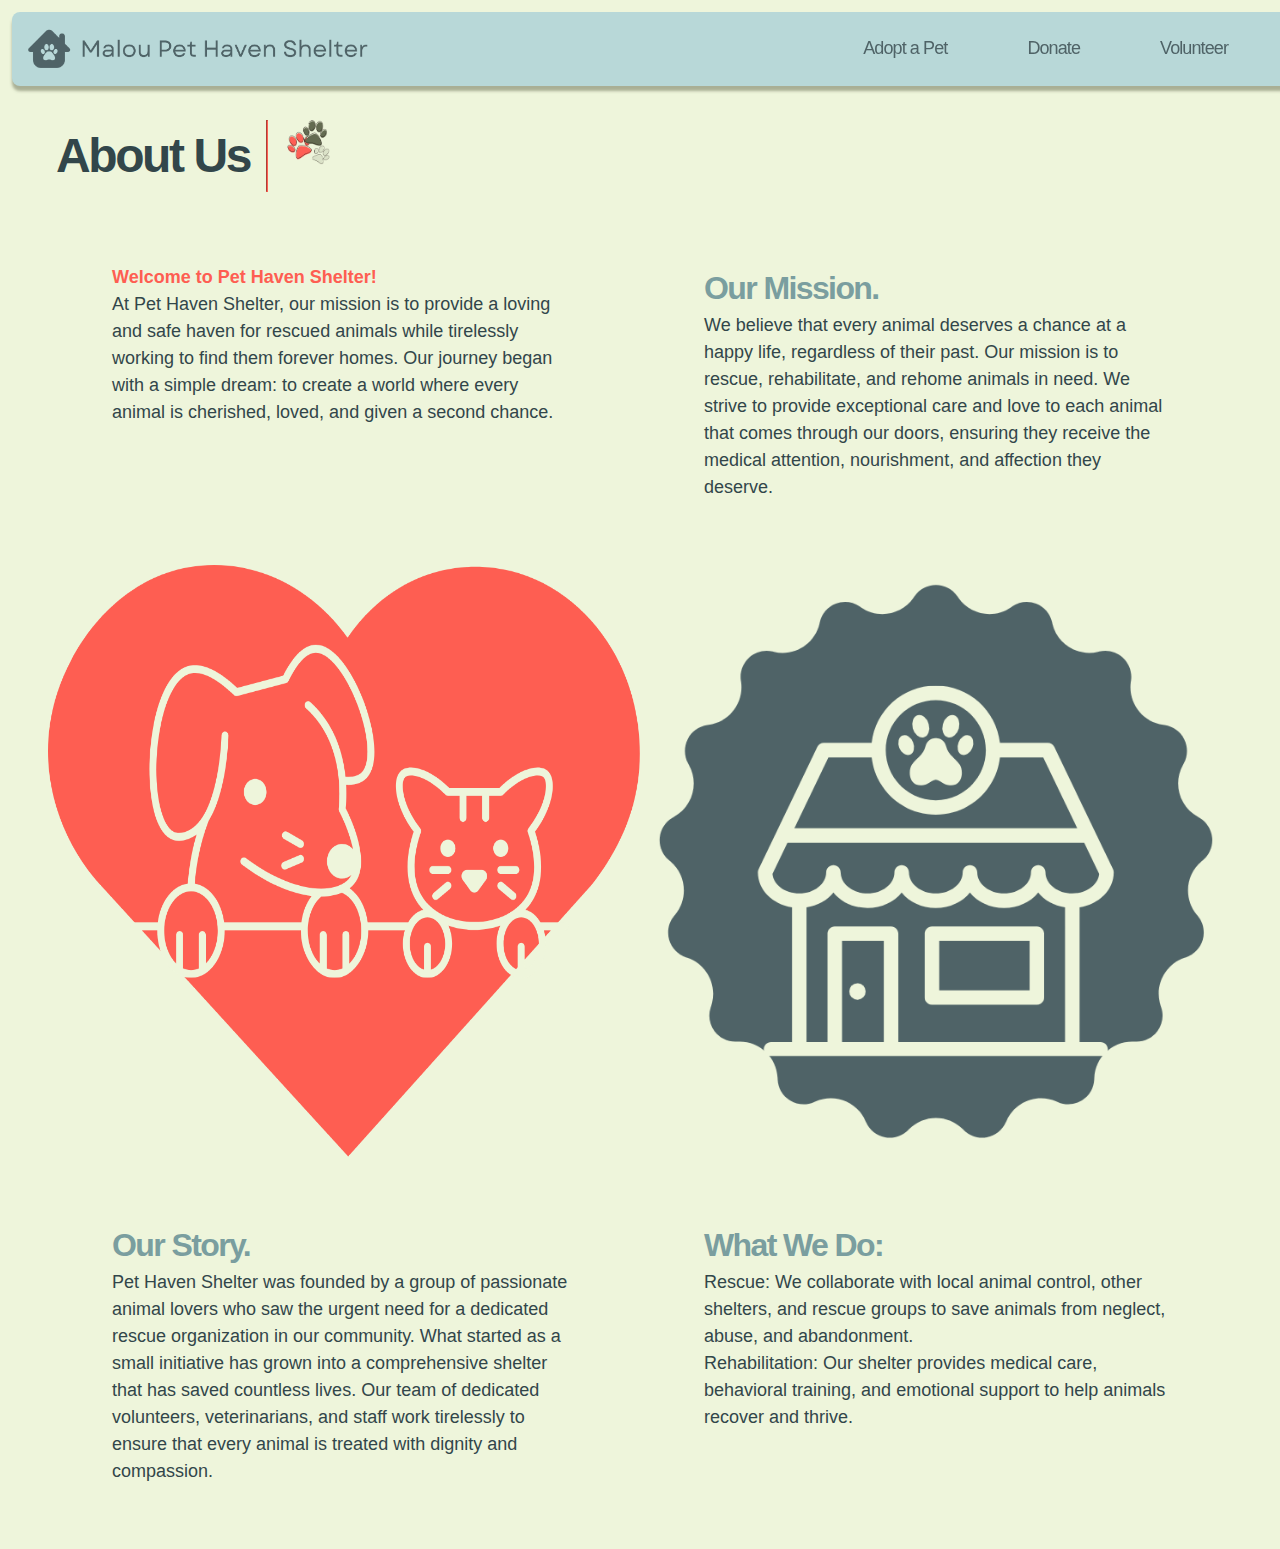
==== index.html @ 6f96e07d "push" ====
<!DOCTYPE html>
<html lang="en">
<head>
    <meta charset="UTF-8">
    <link rel="icon" href="./resources/logo_icon.png">
    <meta name="viewport"
    content="width=device-width, initial-scale=1.0">
     <link rel="stylesheet" type="text/css" href="./styles/modern_normalize.css">
     <link rel="stylesheet" type="text/css" href="./styles/style.css">
     <link rel="stylesheet" type="text/css" href="./styles/header.css">
     <link rel="stylesheet" type="text/css" href="./styles/index_style.css/about.css">
     <link rel="stylesheet" type="text/css" href="./styles/util.css">
    <link href="https://api.fontshare.com/v2/css?f[]=general-sans@200,300,400,500,600,700&f[]=satoshi@300,400,500,700,900,901,1&display=swap" rel="stylesheet"> 
    <title>Malou Pet Haven Shelter</title>
</head>
<body>
    <header class="header fit-width shadow">
        <a class="header-comp" href="#"><img class="header-logo" src="./resources/logo.png" alt="logo"><img class="header-logo-icon" src="./resources/logo_icon.png" alt=""></a>
        <nav class="header-nav header-comp">
            <ul class="header-ul">
                <li>
                    <a class="header-link title" href="#">Adopt a Pet</a>
                </li>
                <li>
                    <a class="header-link title" href="#">Donate</a>
                </li>
                <li>
                    <a class="header-link title" href="#">Volunteer</a>
                </li>
            </ul>
            <button class="header-bar">
                <svg data-name="Layer 3" xmlns="http://www.w3.org/2000/svg" viewBox="0 0 128 128"><path d="M97.092 36.078H30.908a2.111 2.111 0 0 0 0 4.222h66.184a2.111 2.111 0 0 0 0-4.222zM97.092 61.889H30.908a2.111 2.111 0 0 0 0 4.222h66.184a2.111 2.111 0 0 0 0-4.222zM97.092 87.7H30.908a2.111 2.111 0 0 0 0 4.222h66.184a2.111 2.111 0 0 0 0-4.222z"/></svg>
            </button>
        </nav>
    </header>
    
    <section class="margin-Top"></section>

    <section class="about section">
        <div class="about-header">
            <h1 class="title">About Us</h1>
            <hr>
            <img src="./resources/paws_icon.png" alt="paws">
        </div>
        <div class="about-content">
            <div class="about-content-comp">
                <p>
                    <strong>Welcome to Pet Haven Shelter!</strong>
                    <br>At Pet Haven Shelter, our mission is to provide a loving and safe haven for rescued animals while tirelessly working to find them forever homes. Our journey began with a simple dream: to create a world where every animal is cherished, loved, and given a second chance.
                </p>
                <p>
                    <span class="about-emphasize title">Our Mission. </span>
                    <br>We believe that every animal deserves a chance at a happy life, regardless of their past. Our mission is to rescue, rehabilitate, and rehome animals in need. We strive to provide exceptional care and love to each animal that comes through our doors, ensuring they receive the medical attention, nourishment, and affection they deserve. 
                </p>
            </div>
            <div class="about-content-comp about-content-img">
                <img src="./resources/cat_dog_icon.png" alt="cat-cog-icon">
            </div>
        </div>
        <div class="about-content-between">
            <img src="./resources/cat_dog_icon.png" alt="cat-dog-icon">
            <img src="./resources/haven_icon.png" alt="haven-icon">
        </div>
        <div class="about-content">
            <div class="about-content-comp about-content-img">
                <img src="./resources/haven_icon.png" alt="haven-icon">
            </div>

            <div class="about-content-comp">
                <p> <span class="about-emphasize title">Our Story.</span>
                    <br>Pet Haven Shelter was founded by a group of passionate animal lovers who saw the urgent need for a dedicated rescue organization in our community. What started as a small initiative has grown into a comprehensive shelter that has saved countless lives. Our team of dedicated volunteers, veterinarians, and staff work tirelessly to ensure that every animal is treated with dignity and compassion.
                </p>

                <p><span class="about-emphasize title">What We Do: </span>
                    <br>Rescue: We collaborate with local animal control, other shelters, and rescue groups to save animals from neglect, abuse, and abandonment.
                    <br>Rehabilitation: Our shelter provides medical care, behavioral training, and emotional support to help animals recover and thrive.
                </p>
            </div>
        </div>
    </section>
</body>
</html>
---- styles/style.css ----
:root {
    --clr-1: rgb(184, 216, 216);
    --clr-2: rgb(122, 158, 159);
    --clr-3: rgb(79, 99, 103);
    --clr-4: rgb(238, 245, 219);
    --clr-5: rgb(254, 94, 82);

    --clr-test: rgb(100, 107, 81);
    --clr-txt: rgb(50, 70, 74);

    --size-sm: 0.75rem;
    --size-reg: 1rem;
    --size-mid: 1.125rem;
    --size-lg: 1.25rem;
    --size-xl: 1.5rem;
    --size-2xl: 1.875rem;
    --size-3xl: 2rem;
    --size-4xl: 2.25rem;
    --size-5xl: 3rem;
}

*{
    margin: 0;
    line-height: calc(1em + 0.5em);
}

html {
    scroll-behavior: smooth;
    font-size: 16px;
}

body {
    font-family: "general sans", sans-serif;
    background-color: var(--clr-4);
    color: var(--clr-txt);
}

img,
picture,
video,
canvas,
svg {
    display: block;
    max-width: 100%;
    user-select: none;
}

button {
    display: inline-block;
    padding: 0;
    border: none;
    background: none;
    cursor: pointer;
    color: inherit;
}

a {
    color: var(--clr-3);
    text-decoration: none;
    transition: color 0.3s ease;
}

a:hover {
    color: aliceblue;
}

strong {
    color: var(--clr-5);
}
---- styles/header.css ----
.header {
    display: flex;
    justify-content: right;
    align-items: center;

    padding: 1rem;
    margin: 0.75rem;

    border-radius: 8px;
    background-color: var(--clr-1);

    position: fixed;
    top: 0;
    z-index: 99;
}

.header-comp {
    flex: 1;
}

a .header-comp {
    display: flex;
    align-items: center;
}

.header-logo {
    display: block;
    height: 2.6rem;
    max-height: 2.6rem;
}

.header-logo-icon {
    display: none;
}

.header-nav {
    display: flex;
    justify-content: right;

    padding-right: 3rem;
    padding-left: 1rem;

    position: fixed;
}

.header-ul {
    display: flex;
    flex-direction: row;
    list-style: none;
    gap: 5rem;
}

.header-link {
    font-size: var(--size-mid);
    font-weight: 500;
}

.header-bar {
    display: none;
}

@media (max-width: 940px){

    .header-logo {
        height: 2rem;
    }

    .header-ul {
        gap: 3rem;
    }

    .header-link {
        font-size: var(--size-reg);
    }
}

@media (max-width: 880px) {

    a .header-comp {
        flex: 4;
    }

    .header-nav {
        padding-right: 1rem;
    }

    .header-ul {
        display: none;
    }

    .header-bar {
        display: flex;
        width: 2.75rem;
    }

    .header-bar svg {
        transition: all 0.3s ease;
    }

    .header-bar svg:hover {
        filter: invert(1);
        transform: rotate(180deg);
        stroke-width: 1rem;
    }
}

@media (max-width: 640px) {
    .header-logo {
        display: none;
    }

    .header-logo-icon {
        display: block;
        height: 2rem;
    }
}
---- styles/index_style.css/about.css ----
.about {
    display: flex;
    flex-direction: column;
}

.about-header {
    display: flex;
    flex-direction: row;
    padding: 0.5rem;

    gap: 1rem;
}

.about-header h1 {
    color: var(--clr-txt);
    font-size: var(--size-5xl);
}

.about-header hr {
    width: 0;
    border-width: 1px;
    border-color: var(--clr-5);
}

.about-header img {
    height: 3em;
}

.about-content {
    display: flex;
}

.about-content-between {
    display: none;
}

.about-content-comp {
    flex: 1;
}

.about-content-comp p {
    padding: 4rem;
    font-size: var(--size-mid);
}

.about-emphasize {
    font-size: var(--size-3xl);
    font-weight: 900;
    color: var(--clr-2);
}

@media (max-width: 1330px){
    .about-content {
        flex-direction: column;
    }

    .about-content-between {
        display: flex;
    }

    .about-content-between img{
        flex: 1;
        width: 6rem;
    }

    .about-content-comp {
        display: flex;
    }

    .about-content-comp p{
        flex: 1;
    }

    .about-content-img {
        display: none;
    }
}
---- styles/util.css ----
.fit-width{
    width: 100%;
}

.show{
    border: 1px red solid;
}

.title {
    letter-spacing: -0.05em;
}

.shadow {
    box-shadow: 0 5px 3px rgb(99, 106, 80, 0.5);
}

.margin-Top {
    margin-top: 7rem;
}

.section {
    margin-left: 3rem;
    margin-right: 3rem;
    margin-top: 2rem;

    max-width: 90rem;
}
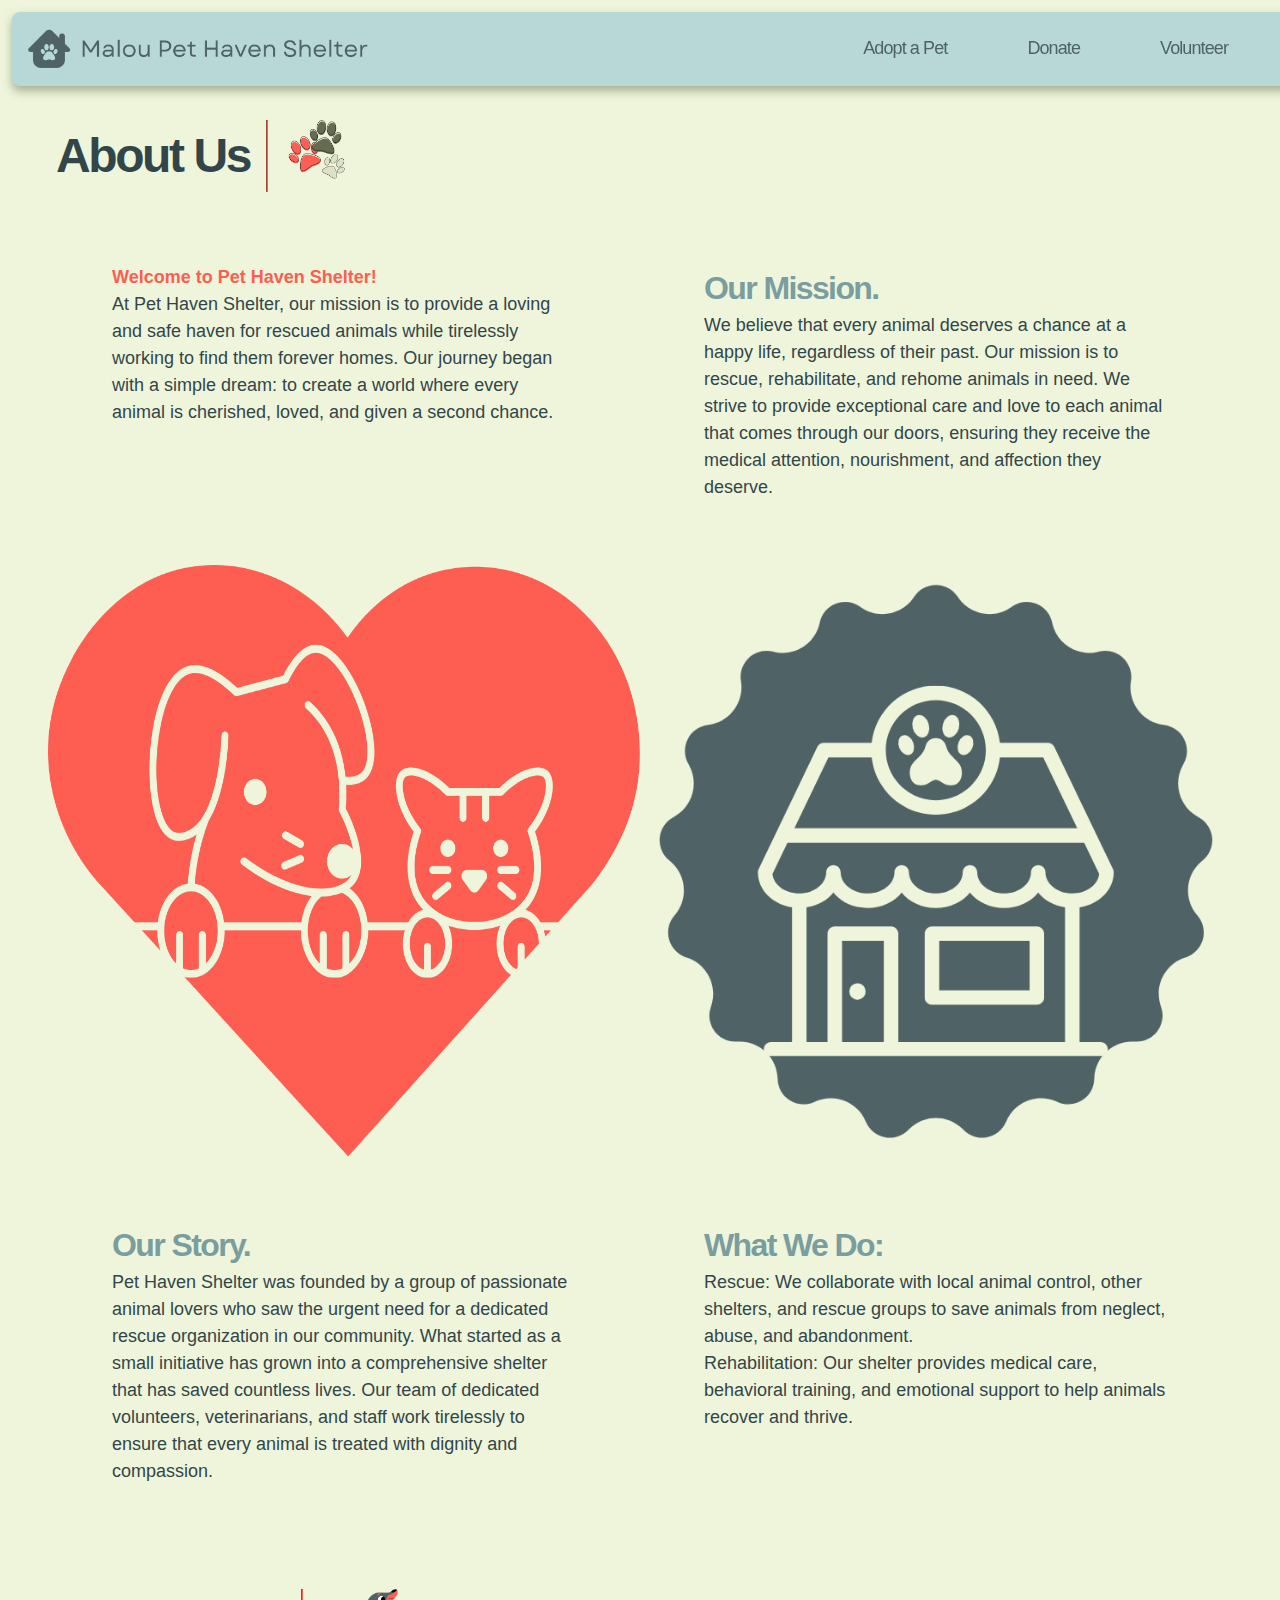
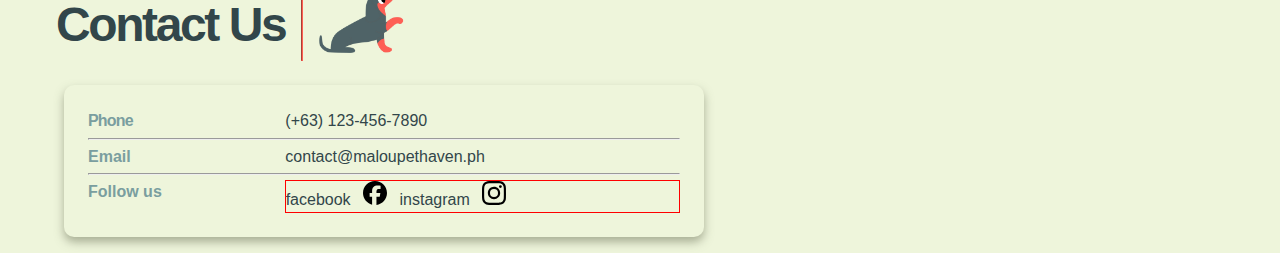
==== commit 9d2c77a9: "update" ====
--- a/index.html
+++ b/index.html
@@ -1,3 +1,5 @@
+<!-- Can only accomodate 1440px width currently -->
+
 <!DOCTYPE html>
 <html lang="en">
 <head>
@@ -9,6 +11,7 @@
      <link rel="stylesheet" type="text/css" href="./styles/style.css">
      <link rel="stylesheet" type="text/css" href="./styles/header.css">
      <link rel="stylesheet" type="text/css" href="./styles/index_style.css/about.css">
+     <link rel="stylesheet" type="text/css" href="./styles/index_style.css/contact.css">
      <link rel="stylesheet" type="text/css" href="./styles/util.css">
     <link href="https://api.fontshare.com/v2/css?f[]=general-sans@200,300,400,500,600,700&f[]=satoshi@300,400,500,700,900,901,1&display=swap" rel="stylesheet"> 
     <title>Malou Pet Haven Shelter</title>
@@ -78,5 +81,42 @@
             </div>
         </div>
     </section>
+
+    <section class="contact section">
+        <div class="contact-header">
+            <h1 class="title">Contact Us</h1>
+            <hr>
+            <img src="./resources/dog_icon.png" alt="dog-icon">
+        </div>
+        <div class="contact-content">
+            <div class="contact-info fit-width shadow round-border">
+                <div class="contact-item">
+                    <h3 class="title">Phone</h3>
+                    <p>(+63) 123-456-7890</p>
+                </div>
+                <hr>
+                <div class="contact-item">
+                    <h3>Email</h3>
+                    <p>contact@maloupethaven.ph</p>
+                </div>
+                <hr>
+                <div class="contact-item">
+                    <h3>Follow us</h3>
+                    <p class="show">
+                        facebook
+                        <a social="facebook" href="#">
+                            <svg role="img" viewBox="0 0 24 24" xmlns="http://www.w3.org/2000/svg"><title>Facebook</title><path d="M9.101 23.691v-7.98H6.627v-3.667h2.474v-1.58c0-4.085 1.848-5.978 5.858-5.978.401 0 .955.042 1.468.103a8.68 8.68 0 0 1 1.141.195v3.325a8.623 8.623 0 0 0-.653-.036 26.805 26.805 0 0 0-.733-.009c-.707 0-1.259.096-1.675.309a1.686 1.686 0 0 0-.679.622c-.258.42-.374.995-.374 1.752v1.297h3.919l-.386 2.103-.287 1.564h-3.246v8.245C19.396 23.238 24 18.179 24 12.044c0-6.627-5.373-12-12-12s-12 5.373-12 12c0 5.628 3.874 10.35 9.101 11.647Z"/></svg>
+                        </a>
+
+                        instagram
+                        <a social="instagram" href="#">
+                            <svg role="img" viewBox="0 0 24 24" xmlns="http://www.w3.org/2000/svg"><title>Instagram</title><path d="M7.0301.084c-1.2768.0602-2.1487.264-2.911.5634-.7888.3075-1.4575.72-2.1228 1.3877-.6652.6677-1.075 1.3368-1.3802 2.127-.2954.7638-.4956 1.6365-.552 2.914-.0564 1.2775-.0689 1.6882-.0626 4.947.0062 3.2586.0206 3.6671.0825 4.9473.061 1.2765.264 2.1482.5635 2.9107.308.7889.72 1.4573 1.388 2.1228.6679.6655 1.3365 1.0743 2.1285 1.38.7632.295 1.6361.4961 2.9134.552 1.2773.056 1.6884.069 4.9462.0627 3.2578-.0062 3.668-.0207 4.9478-.0814 1.28-.0607 2.147-.2652 2.9098-.5633.7889-.3086 1.4578-.72 2.1228-1.3881.665-.6682 1.0745-1.3378 1.3795-2.1284.2957-.7632.4966-1.636.552-2.9124.056-1.2809.0692-1.6898.063-4.948-.0063-3.2583-.021-3.6668-.0817-4.9465-.0607-1.2797-.264-2.1487-.5633-2.9117-.3084-.7889-.72-1.4568-1.3876-2.1228C21.2982 1.33 20.628.9208 19.8378.6165 19.074.321 18.2017.1197 16.9244.0645 15.6471.0093 15.236-.005 11.977.0014 8.718.0076 8.31.0215 7.0301.0839m.1402 21.6932c-1.17-.0509-1.8053-.2453-2.2287-.408-.5606-.216-.96-.4771-1.3819-.895-.422-.4178-.6811-.8186-.9-1.378-.1644-.4234-.3624-1.058-.4171-2.228-.0595-1.2645-.072-1.6442-.079-4.848-.007-3.2037.0053-3.583.0607-4.848.05-1.169.2456-1.805.408-2.2282.216-.5613.4762-.96.895-1.3816.4188-.4217.8184-.6814 1.3783-.9003.423-.1651 1.0575-.3614 2.227-.4171 1.2655-.06 1.6447-.072 4.848-.079 3.2033-.007 3.5835.005 4.8495.0608 1.169.0508 1.8053.2445 2.228.408.5608.216.96.4754 1.3816.895.4217.4194.6816.8176.9005 1.3787.1653.4217.3617 1.056.4169 2.2263.0602 1.2655.0739 1.645.0796 4.848.0058 3.203-.0055 3.5834-.061 4.848-.051 1.17-.245 1.8055-.408 2.2294-.216.5604-.4763.96-.8954 1.3814-.419.4215-.8181.6811-1.3783.9-.4224.1649-1.0577.3617-2.2262.4174-1.2656.0595-1.6448.072-4.8493.079-3.2045.007-3.5825-.006-4.848-.0608M16.953 5.5864A1.44 1.44 0 1 0 18.39 4.144a1.44 1.44 0 0 0-1.437 1.4424M5.8385 12.012c.0067 3.4032 2.7706 6.1557 6.173 6.1493 3.4026-.0065 6.157-2.7701 6.1506-6.1733-.0065-3.4032-2.771-6.1565-6.174-6.1498-3.403.0067-6.156 2.771-6.1496 6.1738M8 12.0077a4 4 0 1 1 4.008 3.9921A3.9996 3.9996 0 0 1 8 12.0077"/></svg>
+                        </a>
+                    </p>
+                </div>
+            </div>
+            <div class="contact-form"></div>
+        </div>
+    </section>
 </body>
 </html>--- a/styles/style.css
+++ b/styles/style.css
@@ -33,6 +33,7 @@
     font-family: "general sans", sans-serif;
     background-color: var(--clr-4);
     color: var(--clr-txt);
+    justify-content: center;
 }
 
 img,
--- a/styles/index_style.css/about.css
+++ b/styles/index_style.css/about.css
@@ -5,7 +5,6 @@
 
 .about-header {
     display: flex;
-    flex-direction: row;
     padding: 0.5rem;
 
     gap: 1rem;
@@ -23,7 +22,7 @@
 }
 
 .about-header img {
-    height: 3em;
+    height: 4em;
 }
 
 .about-content {
--- a/styles/index_style.css/contact.css
+++ b/styles/index_style.css/contact.css
@@ -0,0 +1,67 @@
+.contact {
+    display: flex;
+    flex-direction: column;
+}
+
+.contact-header {
+    display: flex;
+    padding: 0.5rem;
+
+    gap: 1rem;
+}
+
+.contact-header h1 {
+    color: var(--clr-txt);
+    font-size: var(--size-5xl);
+}
+
+.contact-header hr {
+    width: 0;
+    border-width: 1px;
+    border-color: var(--clr-5);
+}
+
+.contact-header img {
+    height: 4em;
+}
+
+.contact-content {
+    display: flex;
+}
+
+.contact-info {
+    display: flex;
+    flex-direction: column;
+    max-width: 50vw;
+
+    gap: 0.3rem;
+    margin: 1rem;
+    padding: 1.5rem;
+}
+
+.contact-item {
+    display: flex;
+}
+
+.contact-item h3 {
+    color: var(--clr-2);
+    font-weight: 900;
+
+    font-size: var(--size-reg);
+
+    flex: 1;
+}
+
+.contact-item p {
+    flex: 2;
+    vertical-align: middle;
+}
+
+.contact-item p a {
+    display: inline-block;
+    margin: 0 0.5rem;
+}
+
+.contact-item p a svg{
+    height: 1.5rem;
+}--- a/styles/util.css
+++ b/styles/util.css
@@ -11,7 +11,11 @@
 }
 
 .shadow {
-    box-shadow: 0 5px 3px rgb(99, 106, 80, 0.5);
+    box-shadow: 0 5px 10px rgb(99, 106, 80, 0.5);
+}
+
+.round-border {
+    border-radius: 10px;
 }
 
 .margin-Top {
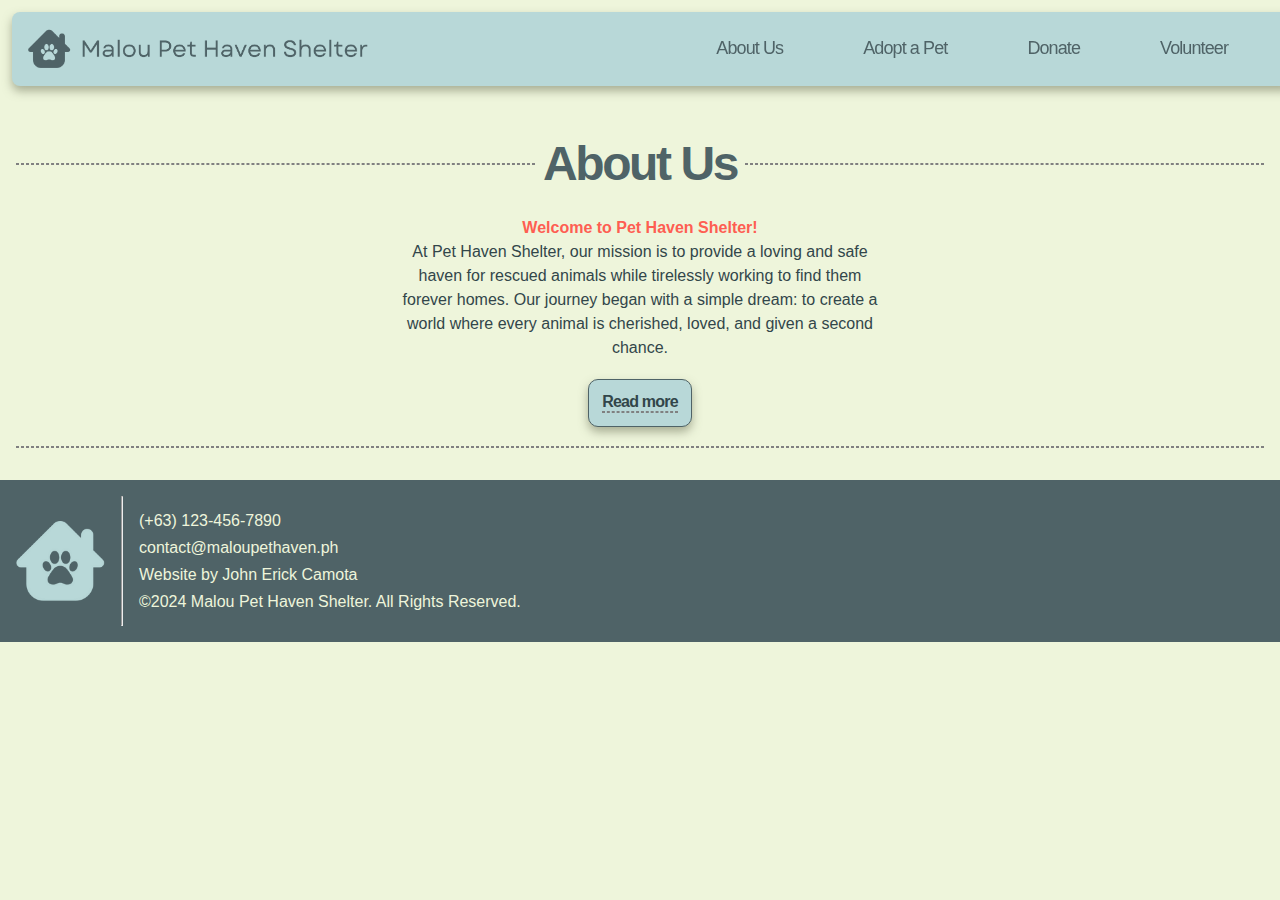
==== commit 27207a1c: "simplified index" ====
--- a/index.html
+++ b/index.html
@@ -10,8 +10,9 @@
      <link rel="stylesheet" type="text/css" href="./styles/modern_normalize.css">
      <link rel="stylesheet" type="text/css" href="./styles/style.css">
      <link rel="stylesheet" type="text/css" href="./styles/header.css">
-     <link rel="stylesheet" type="text/css" href="./styles/index_style.css/about.css">
+     <link rel="stylesheet" type="text/css" href="./styles/main/main_about.css">
      <link rel="stylesheet" type="text/css" href="./styles/index_style.css/contact.css">
+     <link rel="stylesheet" type="text/css" href="./styles/footer.css">
      <link rel="stylesheet" type="text/css" href="./styles/util.css">
     <link href="https://api.fontshare.com/v2/css?f[]=general-sans@200,300,400,500,600,700&f[]=satoshi@300,400,500,700,900,901,1&display=swap" rel="stylesheet"> 
     <title>Malou Pet Haven Shelter</title>
@@ -21,6 +22,9 @@
         <a class="header-comp" href="#"><img class="header-logo" src="./resources/logo.png" alt="logo"><img class="header-logo-icon" src="./resources/logo_icon.png" alt=""></a>
         <nav class="header-nav header-comp">
             <ul class="header-ul">
+                <li>
+                    <a class="header-link title" href="./pages/about_page.html">About Us</a>
+                </li>
                 <li>
                     <a class="header-link title" href="#">Adopt a Pet</a>
                 </li>
@@ -37,86 +41,38 @@
         </nav>
     </header>
     
-    <section class="margin-Top"></section>
-
-    <section class="about section">
-        <div class="about-header">
+    <section class="main_about margin-Top">
+        <div class="main_about-header fit-width">
+            <hr>
             <h1 class="title">About Us</h1>
             <hr>
-            <img src="./resources/paws_icon.png" alt="paws">
         </div>
-        <div class="about-content">
-            <div class="about-content-comp">
-                <p>
-                    <strong>Welcome to Pet Haven Shelter!</strong>
-                    <br>At Pet Haven Shelter, our mission is to provide a loving and safe haven for rescued animals while tirelessly working to find them forever homes. Our journey began with a simple dream: to create a world where every animal is cherished, loved, and given a second chance.
-                </p>
-                <p>
-                    <span class="about-emphasize title">Our Mission. </span>
-                    <br>We believe that every animal deserves a chance at a happy life, regardless of their past. Our mission is to rescue, rehabilitate, and rehome animals in need. We strive to provide exceptional care and love to each animal that comes through our doors, ensuring they receive the medical attention, nourishment, and affection they deserve. 
-                </p>
+        <div class="main_about-content">
+            <p>
+                <strong>Welcome to Pet Haven Shelter!</strong>
+                <br>At Pet Haven Shelter, our mission is to provide a loving and safe haven for rescued animals while tirelessly working to find them forever homes. Our journey began with a simple dream: to create a world where every animal is cherished, loved, and given a second chance.
+            </p>
+        </div>
+        <button onclick="window.location.href='./pages/about_page.html';" class="main_about-btn btn title">
+            Read more
+            <div class="main_about-close fit-width">
+                <hr>
             </div>
-            <div class="about-content-comp about-content-img">
-                <img src="./resources/cat_dog_icon.png" alt="cat-cog-icon">
-            </div>
-        </div>
-        <div class="about-content-between">
-            <img src="./resources/cat_dog_icon.png" alt="cat-dog-icon">
-            <img src="./resources/haven_icon.png" alt="haven-icon">
-        </div>
-        <div class="about-content">
-            <div class="about-content-comp about-content-img">
-                <img src="./resources/haven_icon.png" alt="haven-icon">
-            </div>
-
-            <div class="about-content-comp">
-                <p> <span class="about-emphasize title">Our Story.</span>
-                    <br>Pet Haven Shelter was founded by a group of passionate animal lovers who saw the urgent need for a dedicated rescue organization in our community. What started as a small initiative has grown into a comprehensive shelter that has saved countless lives. Our team of dedicated volunteers, veterinarians, and staff work tirelessly to ensure that every animal is treated with dignity and compassion.
-                </p>
-
-                <p><span class="about-emphasize title">What We Do: </span>
-                    <br>Rescue: We collaborate with local animal control, other shelters, and rescue groups to save animals from neglect, abuse, and abandonment.
-                    <br>Rehabilitation: Our shelter provides medical care, behavioral training, and emotional support to help animals recover and thrive.
-                </p>
-            </div>
+        </button>
+        <div class="main_about-close fit-width">
+            <hr>
         </div>
     </section>
 
-    <section class="contact section">
-        <div class="contact-header">
-            <h1 class="title">Contact Us</h1>
-            <hr>
-            <img src="./resources/dog_icon.png" alt="dog-icon">
-        </div>
-        <div class="contact-content">
-            <div class="contact-info fit-width shadow round-border">
-                <div class="contact-item">
-                    <h3 class="title">Phone</h3>
-                    <p>(+63) 123-456-7890</p>
-                </div>
-                <hr>
-                <div class="contact-item">
-                    <h3>Email</h3>
-                    <p>contact@maloupethaven.ph</p>
-                </div>
-                <hr>
-                <div class="contact-item">
-                    <h3>Follow us</h3>
-                    <p class="show">
-                        facebook
-                        <a social="facebook" href="#">
-                            <svg role="img" viewBox="0 0 24 24" xmlns="http://www.w3.org/2000/svg"><title>Facebook</title><path d="M9.101 23.691v-7.98H6.627v-3.667h2.474v-1.58c0-4.085 1.848-5.978 5.858-5.978.401 0 .955.042 1.468.103a8.68 8.68 0 0 1 1.141.195v3.325a8.623 8.623 0 0 0-.653-.036 26.805 26.805 0 0 0-.733-.009c-.707 0-1.259.096-1.675.309a1.686 1.686 0 0 0-.679.622c-.258.42-.374.995-.374 1.752v1.297h3.919l-.386 2.103-.287 1.564h-3.246v8.245C19.396 23.238 24 18.179 24 12.044c0-6.627-5.373-12-12-12s-12 5.373-12 12c0 5.628 3.874 10.35 9.101 11.647Z"/></svg>
-                        </a>
-
-                        instagram
-                        <a social="instagram" href="#">
-                            <svg role="img" viewBox="0 0 24 24" xmlns="http://www.w3.org/2000/svg"><title>Instagram</title><path d="M7.0301.084c-1.2768.0602-2.1487.264-2.911.5634-.7888.3075-1.4575.72-2.1228 1.3877-.6652.6677-1.075 1.3368-1.3802 2.127-.2954.7638-.4956 1.6365-.552 2.914-.0564 1.2775-.0689 1.6882-.0626 4.947.0062 3.2586.0206 3.6671.0825 4.9473.061 1.2765.264 2.1482.5635 2.9107.308.7889.72 1.4573 1.388 2.1228.6679.6655 1.3365 1.0743 2.1285 1.38.7632.295 1.6361.4961 2.9134.552 1.2773.056 1.6884.069 4.9462.0627 3.2578-.0062 3.668-.0207 4.9478-.0814 1.28-.0607 2.147-.2652 2.9098-.5633.7889-.3086 1.4578-.72 2.1228-1.3881.665-.6682 1.0745-1.3378 1.3795-2.1284.2957-.7632.4966-1.636.552-2.9124.056-1.2809.0692-1.6898.063-4.948-.0063-3.2583-.021-3.6668-.0817-4.9465-.0607-1.2797-.264-2.1487-.5633-2.9117-.3084-.7889-.72-1.4568-1.3876-2.1228C21.2982 1.33 20.628.9208 19.8378.6165 19.074.321 18.2017.1197 16.9244.0645 15.6471.0093 15.236-.005 11.977.0014 8.718.0076 8.31.0215 7.0301.0839m.1402 21.6932c-1.17-.0509-1.8053-.2453-2.2287-.408-.5606-.216-.96-.4771-1.3819-.895-.422-.4178-.6811-.8186-.9-1.378-.1644-.4234-.3624-1.058-.4171-2.228-.0595-1.2645-.072-1.6442-.079-4.848-.007-3.2037.0053-3.583.0607-4.848.05-1.169.2456-1.805.408-2.2282.216-.5613.4762-.96.895-1.3816.4188-.4217.8184-.6814 1.3783-.9003.423-.1651 1.0575-.3614 2.227-.4171 1.2655-.06 1.6447-.072 4.848-.079 3.2033-.007 3.5835.005 4.8495.0608 1.169.0508 1.8053.2445 2.228.408.5608.216.96.4754 1.3816.895.4217.4194.6816.8176.9005 1.3787.1653.4217.3617 1.056.4169 2.2263.0602 1.2655.0739 1.645.0796 4.848.0058 3.203-.0055 3.5834-.061 4.848-.051 1.17-.245 1.8055-.408 2.2294-.216.5604-.4763.96-.8954 1.3814-.419.4215-.8181.6811-1.3783.9-.4224.1649-1.0577.3617-2.2262.4174-1.2656.0595-1.6448.072-4.8493.079-3.2045.007-3.5825-.006-4.848-.0608M16.953 5.5864A1.44 1.44 0 1 0 18.39 4.144a1.44 1.44 0 0 0-1.437 1.4424M5.8385 12.012c.0067 3.4032 2.7706 6.1557 6.173 6.1493 3.4026-.0065 6.157-2.7701 6.1506-6.1733-.0065-3.4032-2.771-6.1565-6.174-6.1498-3.403.0067-6.156 2.771-6.1496 6.1738M8 12.0077a4 4 0 1 1 4.008 3.9921A3.9996 3.9996 0 0 1 8 12.0077"/></svg>
-                        </a>
-                    </p>
-                </div>
-            </div>
-            <div class="contact-form"></div>
-        </div>
-    </section>
+    <footer class="footer fit-width">
+        <img class="footer-icon" src="./resources/logo_icon_light.png" alt="logo-icon">
+        <hr>
+        <ul class="footer-ul">
+            <li>(+63) 123-456-7890</li>
+            <li>contact@maloupethaven.ph</li>
+            <li>Website by John Erick Camota</li>
+            <li>©2024 Malou Pet Haven Shelter. All Rights Reserved.</li>
+        </ul>
+    </footer>
 </body>
 </html>--- a/styles/style.css
+++ b/styles/style.css
@@ -8,6 +8,7 @@
     --clr-test: rgb(100, 107, 81);
     --clr-txt: rgb(50, 70, 74);
 
+    --size-xs: 0.25rem;
     --size-sm: 0.75rem;
     --size-reg: 1rem;
     --size-mid: 1.125rem;
@@ -33,7 +34,6 @@
     font-family: "general sans", sans-serif;
     background-color: var(--clr-4);
     color: var(--clr-txt);
-    justify-content: center;
 }
 
 img,
@@ -55,6 +55,27 @@
     color: inherit;
 }
 
+.btn {
+    padding: 0.8rem 0.8rem;
+
+    text-align: center;
+    font-weight: 900;
+    background-color: var(--clr-1);
+    border-radius: 10px;
+    border: 1px var(--clr-3) solid;
+    margin: 0.2rem;
+
+    box-shadow: 0 5px 10px rgb(99, 106, 80, 0.5);
+
+    transition: all 0.3s ease;
+}
+
+.btn:hover {
+    color: var(--clr-3);
+    box-shadow: 0 0 3px rgb(99, 106, 80, 0.5);
+    transform: translateY(5px);
+}
+
 a {
     color: var(--clr-3);
     text-decoration: none;
--- a/styles/header.css
+++ b/styles/header.css
@@ -62,7 +62,7 @@
 @media (max-width: 940px){
 
     .header-logo {
-        height: 2rem;
+        height: 2.3rem;
     }
 
     .header-ul {
@@ -111,6 +111,6 @@
 
     .header-logo-icon {
         display: block;
-        height: 2rem;
+        height: 2.3rem;
     }
 }--- a/styles/main/main_about.css
+++ b/styles/main/main_about.css
@@ -0,0 +1,53 @@
+.main_about {
+    display: flex;
+    flex-direction: column;
+    justify-content: center;
+    align-items: center;
+
+    gap: 1rem;
+    padding: 1rem;
+}
+
+.main_about-close {
+    display: flex;
+    flex-direction: column;
+}
+
+.main_about-close hr {
+    border-style: dashed;
+}
+
+.main_about-header {
+    display: flex;
+    gap: 0.5rem;
+    justify-content: center;
+    align-items: center;
+}
+
+.main_about-header h1 {
+    font-size: var(--size-5xl);
+    color: var(--clr-3);
+}
+
+.main_about-header hr {
+    flex-grow: 1;
+    border-style: dashed;
+}
+
+.main_about-content {
+    display: inherit;
+    align-items: center;
+    justify-content: center;
+}
+
+.main_about-content p {
+    text-align: center;
+    width: 475px;
+}
+
+@media(max-width: 475px){
+    .main_about-content p {
+        width: 320px;
+        font-size: 15px;
+    }
+}--- a/styles/index_style.css/contact.css
+++ b/styles/index_style.css/contact.css
@@ -3,6 +3,8 @@
     flex-direction: column;
 }
 
+
+/* contact-header */
 .contact-header {
     display: flex;
     padding: 0.5rem;
@@ -25,18 +27,26 @@
     height: 4em;
 }
 
+/* Contact-header */
+
+
+/* contact-content */
 .contact-content {
     display: flex;
+    gap: 0.3rem;
 }
 
+/* contact-info */
 .contact-info {
     display: flex;
     flex-direction: column;
-    max-width: 50vw;
 
-    gap: 0.3rem;
+    background-color: rgb(243, 245, 240);
+
+    gap: 0.8rem;
     margin: 1rem;
     padding: 1.5rem;
+    flex: 1;
 }
 
 .contact-item {
@@ -59,9 +69,84 @@
 
 .contact-item p a {
     display: inline-block;
+    vertical-align: middle;
     margin: 0 0.5rem;
 }
 
-.contact-item p a svg{
+.contact-item p a svg {
     height: 1.5rem;
+
+    transition: all 0.3s ease;
+}
+
+.contact-item p a svg:hover {
+    fill: var(--clr-5);
+}
+
+.contact-info iframe {
+    width: 100%;
+    margin: 0.3rem;
+}
+
+/* Contact-info */
+
+/* Contact-form */
+.contact-form {
+    display: flex;
+    flex-direction: column;
+    background-color: rgb(253, 255, 250);
+    padding: 1.5rem;
+
+    margin: 1rem;
+    flex: 1;
+    gap: 2rem;
+}
+
+.contact-form-field {
+    display: flex;
+    flex-direction: column;
+    gap: 0.2rem;
+}
+
+.contact-form-button {
+    display: flex;
+    justify-content: right;
+}
+
+.contact-form-button button {
+    width: 50%;
+}
+/* Contact-form */
+
+/* Contact-content */
+
+@media(max-width: 1024px){
+    .contact-content {
+        flex-direction: column;
+    }
+}
+
+@media (max-width: 443px){
+    .contact-header {
+        justify-content: center;
+        gap: 0.3rem;
+    }
+
+    .contact-header h1 {
+        font-size: var(--size-3xl);
+    }
+
+    .contact-item p {
+        text-align: right;
+    }
+}
+
+@media (max-width: 419px){
+    .contact-item {
+        flex-direction: column;
+    }
+
+    .contact-item p {
+        font-size: 14px;
+    }
 }--- a/styles/footer.css
+++ b/styles/footer.css
@@ -0,0 +1,41 @@
+.footer {
+    display: flex;
+    background-color: var(--clr-3);
+    align-items: center;
+
+    padding: 1rem;
+    margin-top: 1rem;
+    gap: 1rem;
+}
+
+.footer hr {
+    border-width: 1px;
+    padding-top: 4em;
+    padding-bottom: 4em;
+}
+
+
+.footer-icon {
+    height: 5rem;
+}
+
+.footer-ul {
+    list-style: none;
+
+    display: flex;
+    flex-direction: column;
+
+    padding: 0;
+    gap: 0.2rem;
+    color: var(--clr-4);
+    font-weight: 100;
+}
+
+@media (max-width: 521px){
+    .footer {
+        gap: 0.5rem;
+    }
+    .footer-ul {
+        font-size: 14px;
+    }
+}--- a/styles/util.css
+++ b/styles/util.css
@@ -14,8 +14,23 @@
     box-shadow: 0 5px 10px rgb(99, 106, 80, 0.5);
 }
 
+.field-shadow {
+    box-shadow: inset 1px 3px 5px rgba(148, 155, 129, 0.3), inset -1px -1px 1px rgba(148, 155, 129, 0.3);
+}
+
 .round-border {
     border-radius: 10px;
+}
+
+.input-field {
+    padding: 0.8rem;
+    border-width: 1px;
+    border-color: transparent;
+}
+
+.message-field {
+    height: 10rem;
+    resize: none;
 }
 
 .margin-Top {
@@ -28,4 +43,25 @@
     margin-top: 2rem;
 
     max-width: 90rem;
+}
+
+@media (max-width: 575px){
+    .section {
+        margin-left: 2rem;
+        margin-right: 2rem;
+    }
+}
+
+@media (max-width: 443px){
+    .section {
+        margin-left: 1rem;
+        margin-right: 1rem;
+    }
+}
+
+@media (max-width: 321px){
+    .section {
+        margin-left: 0.3rem;
+        margin-right: 0.3rem;
+    }
 }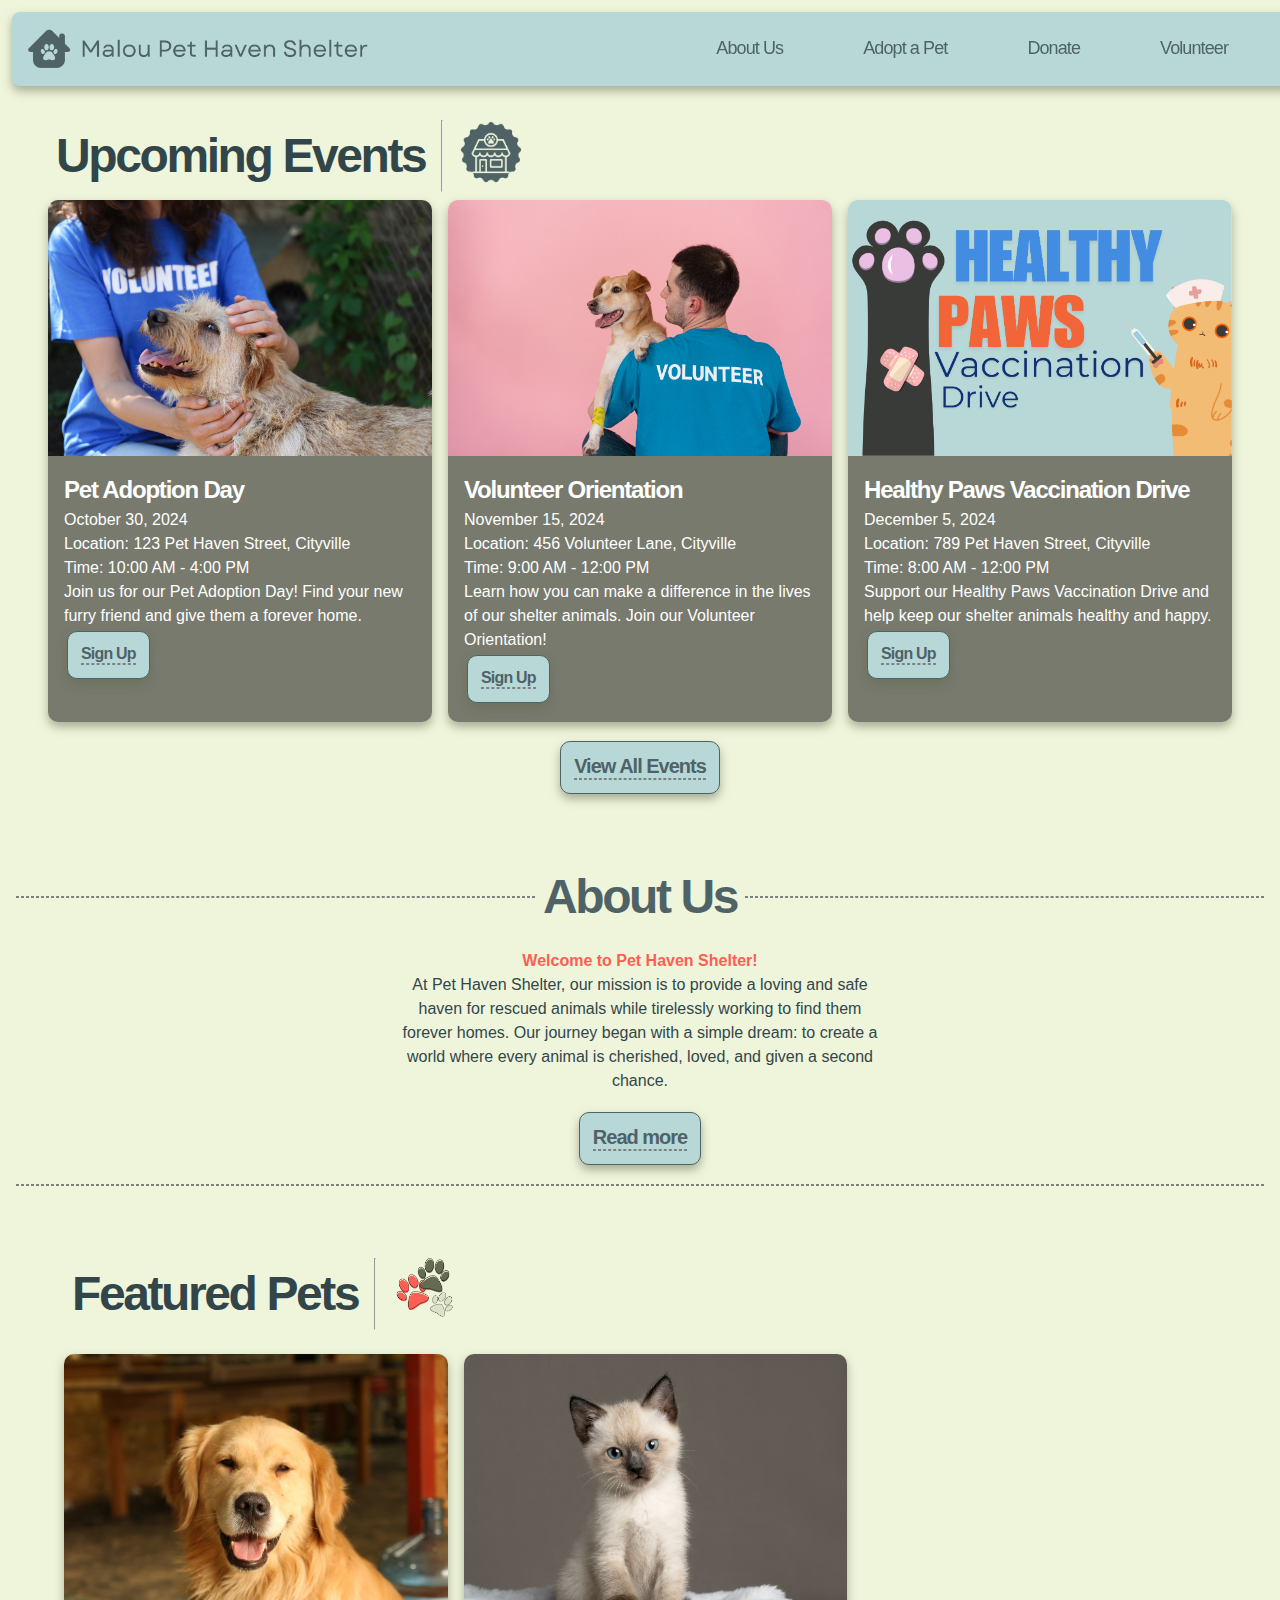
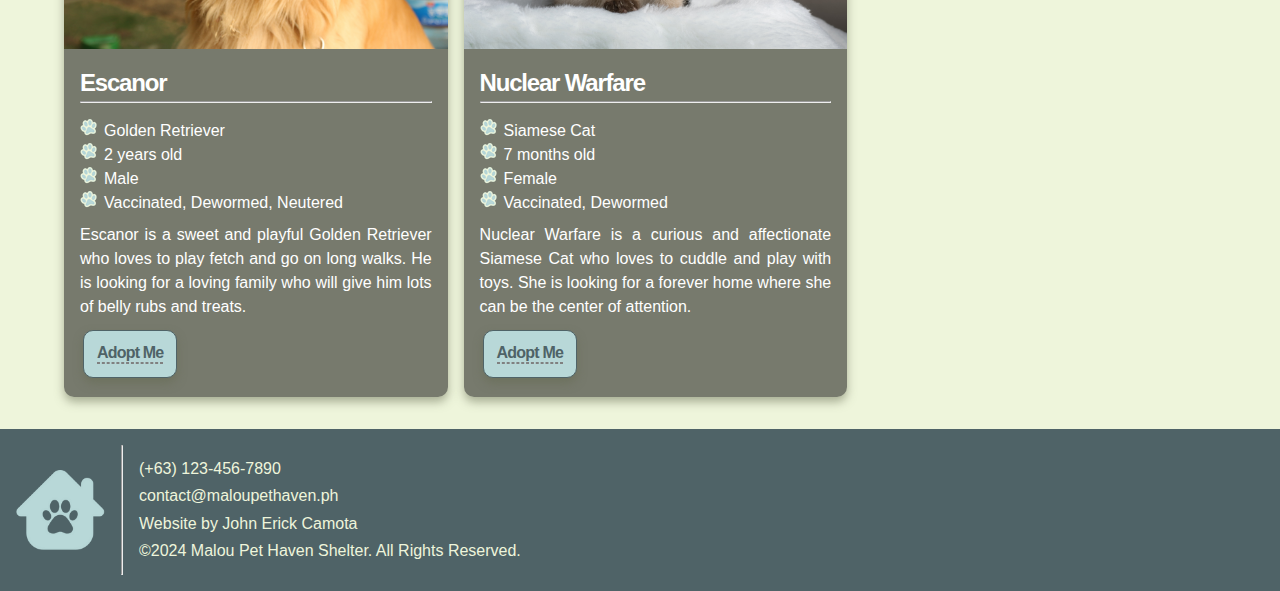
==== commit cb8ceb03: "try" ====
--- a/index.html
+++ b/index.html
@@ -10,7 +10,9 @@
      <link rel="stylesheet" type="text/css" href="./styles/modern_normalize.css">
      <link rel="stylesheet" type="text/css" href="./styles/style.css">
      <link rel="stylesheet" type="text/css" href="./styles/header.css">
+     <link rel="stylesheet" type="text/css" href="./styles/main/main_event.css">
      <link rel="stylesheet" type="text/css" href="./styles/main/main_about.css">
+     <link rel="stylesheet" type="text/css" href="./styles/main/main_pets.css">
      <link rel="stylesheet" type="text/css" href="./styles/index_style.css/contact.css">
      <link rel="stylesheet" type="text/css" href="./styles/footer.css">
      <link rel="stylesheet" type="text/css" href="./styles/util.css">
@@ -41,7 +43,92 @@
         </nav>
     </header>
     
-    <section class="main_about margin-Top">
+    <section class="main_event section margin-Top">
+        <div class="main_event-header">
+            <h1 class="title">Upcoming Events</h1>
+            <hr>
+            <img src="./resources/haven_icon.png" alt="haven-icon">
+        </div>
+
+        <div class="main_event-content">
+            <div class="main_event-card round-border shadow">
+                <img class="main_event-card-img" src="./resources/event-adoption.png" alt="adopt">
+                <div class="main_event-card-content">
+                    <div class="main_event-card-header">
+                        <h2 class="title">Pet Adoption Day</h2>
+                        <p>October 30, 2024</p>
+                    </div>
+                    <div class="main_event-card-description">
+                        <p>Location: 123 Pet Haven Street, Cityville</p>
+                        <p>Time: 10:00 AM - 4:00 PM</p>
+                        <p>Join us for our Pet Adoption Day! Find your new furry friend and give them a forever home.</p>
+                    </div>
+                    <button class="main_event-card-btn btn title">
+                        Sign Up
+                        <div class="div-hr">
+                            <hr>
+                        </div>
+                    </button>
+                </div>
+            </div>
+
+            <div class="main_event-card round-border shadow">
+                <img class="main_event-card-img" src="./resources/event-volunteer_orient.png" alt="volunteer">
+                <div class="main_event-card-content">
+                    <div class="main_event-card-header">
+                        <h2 class="title">Volunteer Orientation</h2>
+                        <p>November 15, 2024</p>
+                    </div>
+                    <div class="main_event-card-description">
+                        <p>Location: 456 Volunteer Lane, Cityville</p>
+                        <p>Time: 9:00 AM - 12:00 PM</p>
+                        <p>Learn how you can make a difference in the lives of our shelter animals. Join our Volunteer Orientation!</p>
+                    </div>
+                    <button class="main_event-card-btn btn title">
+                        Sign Up
+                        <div class="div-hr">
+                            <hr>
+                        </div>
+                    </button>
+                </div>
+            </div>
+
+            <div class="main_event-card round-border shadow">
+                <img class="main_event-card-img" src="./resources/event-vaccination.png" alt="vaccination">
+                <div class="main_event-card-content">
+                    <div class="main_event-card-header">
+                        <h2 class="title">Healthy Paws Vaccination Drive</h2>
+                        <p>December 5, 2024</p>
+                    </div>
+                    <div class="main_event-card-description">
+                        <p>Location: 789 Pet Haven Street, Cityville</p>
+                        <p>Time: 8:00 AM - 12:00 PM</p>
+                        <p>
+                            Support our Healthy Paws Vaccination Drive and help keep our shelter animals healthy and happy.
+                        </p>
+                    </div>
+                    <button class="main_event-card-btn btn title">
+                        Sign Up
+                        <div class="div-hr">
+                            <hr>
+                        </div>
+                    </button>
+                </div>
+            </div>
+        </div>
+        
+        <div class="main_event-div-btn">
+            <button class="main_event-btn btn title">
+                View All Events
+                <div class="div-hr">
+                    <hr>
+                </div>
+            </button>
+        </div>
+        
+    </section>
+
+    <section class="main_about" style="margin-top: 2rem;">
         <div class="main_about-header fit-width">
             <hr>
             <h1 class="title">About Us</h1>
@@ -55,12 +142,68 @@
         </div>
         <button onclick="window.location.href='./pages/about_page.html';" class="main_about-btn btn title">
             Read more
-            <div class="main_about-close fit-width">
+            <div class="div-hr">
                 <hr>
             </div>
         </button>
-        <div class="main_about-close fit-width">
-            <hr>
+        <div class="div-hr">
+            <hr>
+        </div>
+    </section>
+
+    <section class="main_pet section">
+        <div class="main_pet-header">
+            <h1 class="title">Featured Pets</h1>
+            <hr>
+            <img src="./resources/paws_icon.png" alt="paws-icon">
+        </div>
+        <div class="main_pet-content">
+            <div class="main_pet-card round-border shadow">
+                <img class="main_pet-card-img" src="./resources/adopt-escanor.png" alt="pet1">
+                <div class="main_pet-card-content">
+                    <h2 class="title">Escanor</h2>
+                    <hr>
+                    <ul style="margin-top: 1rem;">
+                        <li>Golden Retriever</li>
+                        <li>2 years old</li>
+                        <li>Male</li>
+                        <li>Vaccinated, Dewormed, Neutered</li>
+                    </ul>
+                    <p class="main_pet-card-description">
+                            Escanor is a sweet and playful Golden Retriever who loves to play fetch and go on long walks. He is looking for a loving family who will give him lots of belly rubs and treats.
+                    </p>
+                    <button class="main_pet-card-btn btn title">
+                        Adopt Me
+                        <div class="div-hr">
+                            <hr>
+                        </div>
+                    </button>
+                </div>
+            </div>
+
+            <div class="main_pet-card round-border shadow">
+                <img class="main_pet-card-img" src="./resources/adopt-Nuclear_Warfare.png" alt="pet2">
+                <div class="main_pet-card-content">
+                    <h2 class="title">Nuclear Warfare</h2>
+                    <hr>
+                    <ul style="margin-top: 1rem;">
+                        <li>Siamese Cat</li>
+                        <li>7 months old</li>
+                        <li>Female</li>
+                        <li>Vaccinated, Dewormed</li>
+                    </ul>
+                    <p class="main_pet-card-description">
+                        Nuclear Warfare is a curious and affectionate Siamese Cat who loves to cuddle and play with toys. She is looking for a forever home where she can be the center of attention.
+                    </p>
+                    <button class="main_pet-card-btn btn title">
+                        Adopt Me
+                        <div class="div-hr">
+                            <hr>
+                        </div>
+                    </button>
+                </div>
+            </div>
+
         </div>
     </section>
 
--- a/styles/main/main_event.css
+++ b/styles/main/main_event.css
@@ -0,0 +1,76 @@
+.main_event {
+    display: flex;
+    flex-direction: column;
+}
+
+.main_event-header {
+    display: flex;
+    padding: 0.5rem;
+
+    gap: 1rem;
+}
+
+.main_event-header h1 {
+    color: var(--clr-txt);
+    font-size: var(--size-5xl);
+}
+
+.main_event-header img {
+    height: 4em;
+}
+
+.main_event-content {
+    display: flex;
+    gap: 1rem;
+}
+
+.main_event-card {
+    display: flex;
+    flex-direction: column;
+    padding: none;
+    position: relative;
+    overflow: hidden;
+
+    width: 33.3%;
+}
+
+.main_event-card img {
+    width: 100%;
+    object-fit: cover;
+    object-position: top;
+    z-index: 0;
+
+    transition: all 0.5s ease;
+    flex: 1;
+}
+
+.main_event-card:hover img {
+    transform: scale(1.1);
+    z-index: 0;
+}
+
+.main_event-card-content {
+    flex: 1;
+    background-color: rgba(0, 0, 0, 0.5);
+    color: white;
+
+    padding: 1rem;
+    z-index: 2;
+}
+
+.main_event-card-btn {
+    color: var(--clr-3);
+}
+
+.main_event-div-btn {
+    display: flex;
+    justify-content: center;
+    align-items: center;
+    gap: 1rem;
+    padding: 1rem;
+}
+
+.main_event-btn {
+    font-size: var(--size-lg);
+    color: var(--clr-3);
+}--- a/styles/main/main_about.css
+++ b/styles/main/main_about.css
@@ -6,15 +6,6 @@
 
     gap: 1rem;
     padding: 1rem;
-}
-
-.main_about-close {
-    display: flex;
-    flex-direction: column;
-}
-
-.main_about-close hr {
-    border-style: dashed;
 }
 
 .main_about-header {
@@ -45,6 +36,11 @@
     width: 475px;
 }
 
+.main_about button {
+    font-size: var(--size-lg);
+    color: var(--clr-3);
+}
+
 @media(max-width: 475px){
     .main_about-content p {
         width: 320px;
--- a/styles/main/main_pets.css
+++ b/styles/main/main_pets.css
@@ -0,0 +1,75 @@
+.main_pet {
+    display: flex;
+    flex-direction: column;
+
+    gap: 1rem;
+    padding: 1rem;
+}
+
+.main_pet-header {
+    display: flex;
+    padding: 0.5rem;
+
+    gap: 1rem;
+}
+
+.main_pet-header h1 {
+    color: var(--clr-txt);
+    font-size: var(--size-5xl);
+}
+
+.main_pet-header img {
+    height: 4em;
+}
+
+.main_pet-content {
+    display: flex;
+    gap: 1rem;
+}
+
+.main_pet-card {
+    padding: none;
+    position: relative;
+    overflow: hidden;
+
+    width: 33.3%;
+}
+
+.main_pet-card img {
+    width: 100%;
+    object-fit: cover;
+    object-position: top;
+    z-index: 0;
+
+    transition: all 0.5s ease;
+}
+
+.main_pet-card:hover img {
+    transform: scale(1.1);
+    z-index: 0;
+}
+
+.main_pet-card-content {
+    background-color: rgba(0, 0, 0, 0.5);
+    color: white;
+    gap: 0.5rem;
+
+    padding: 1rem;
+    z-index: 2;
+}
+
+.main_pet-card-content ul {
+    list-style-image: url(../../resources/item-marker.png);
+    margin-top: 0.2rem;
+    padding-left: 1.5em;
+}
+
+.main_pet-card-description {
+    text-align: justify;
+    margin-top: 0.5rem;
+    margin-bottom: 0.5rem;
+}
+
+.main_pet-card-btn {
+    color: var(--clr-3);
+}
--- a/styles/util.css
+++ b/styles/util.css
@@ -22,6 +22,16 @@
     border-radius: 10px;
 }
 
+.div-hr {
+    display: flex;
+    flex-direction: column;
+    width: 100%;
+}
+
+.div-hr hr{
+    border-style: dashed;
+}
+
 .input-field {
     padding: 0.8rem;
     border-width: 1px;
@@ -33,9 +43,6 @@
     resize: none;
 }
 
-.margin-Top {
-    margin-top: 7rem;
-}
 
 .section {
     margin-left: 3rem;
@@ -43,6 +50,10 @@
     margin-top: 2rem;
 
     max-width: 90rem;
+}
+
+.margin-Top {
+    margin-top: 7rem;
 }
 
 @media (max-width: 575px){
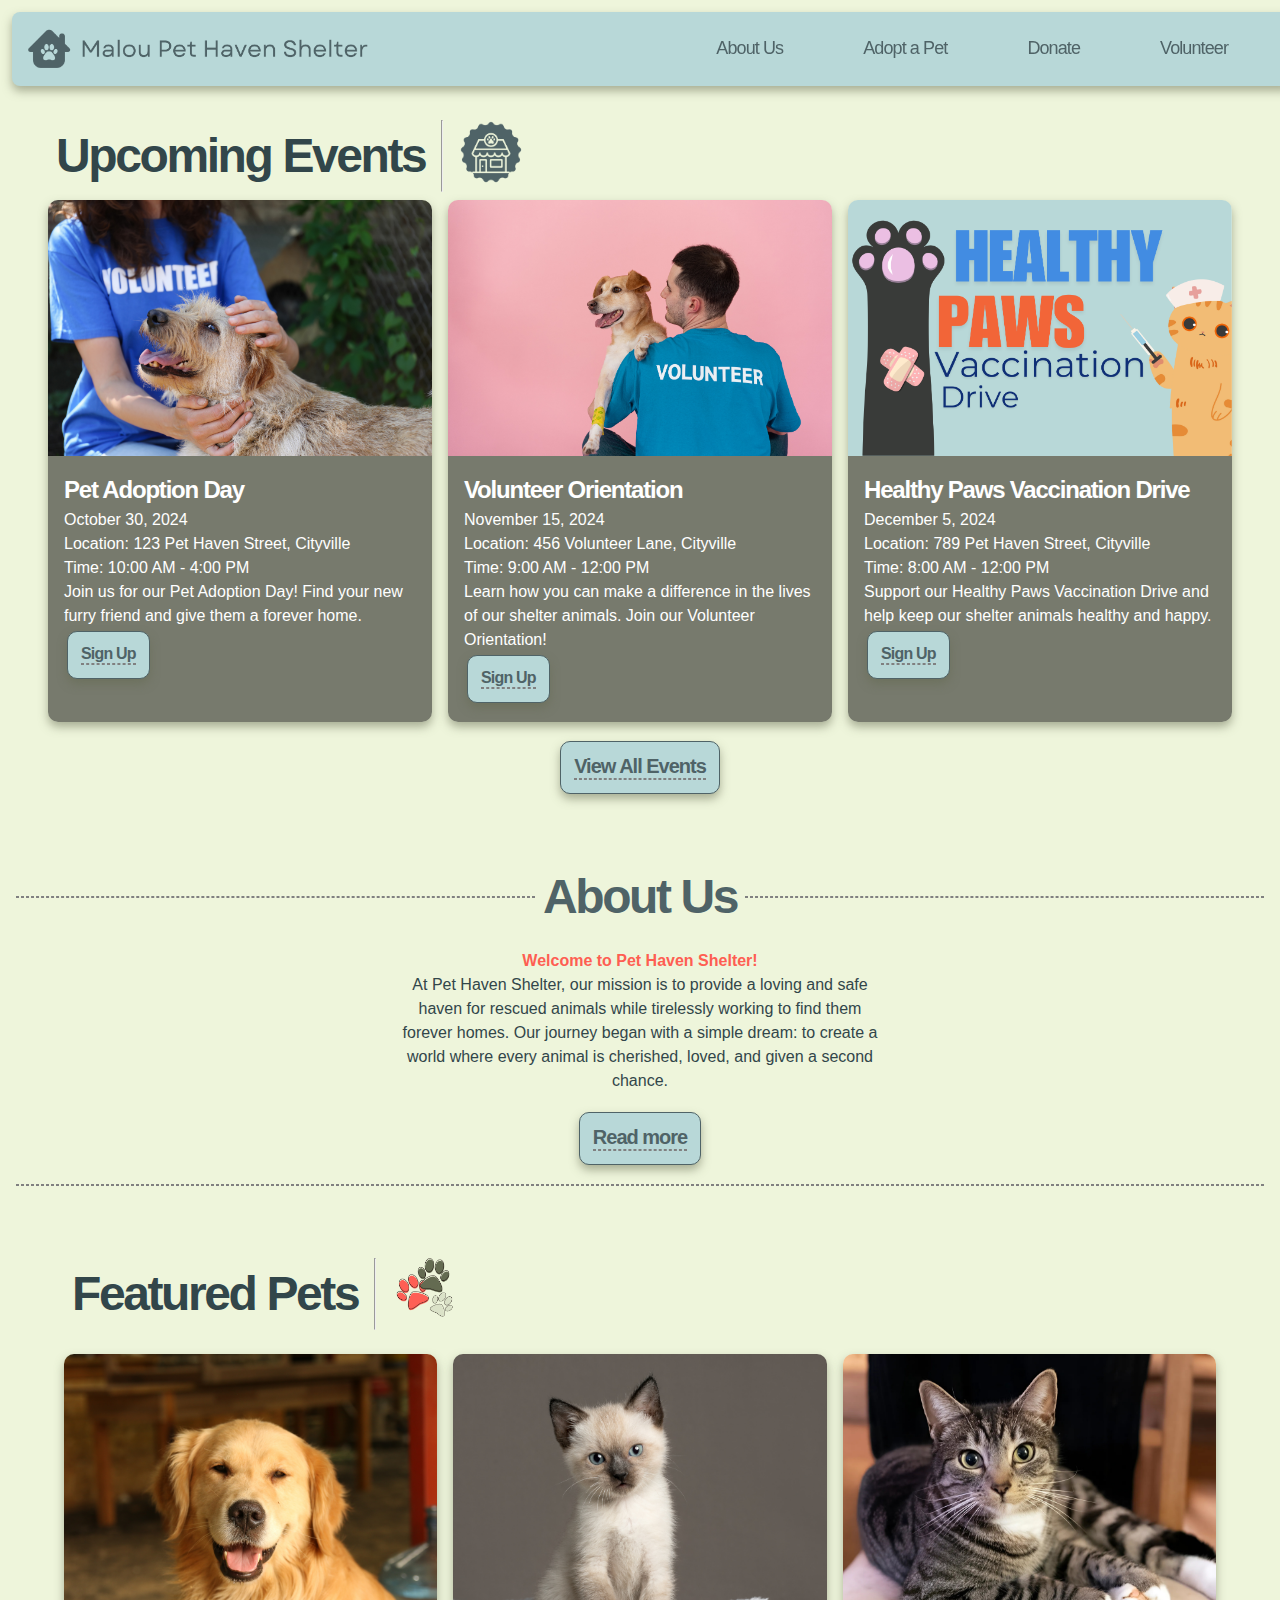
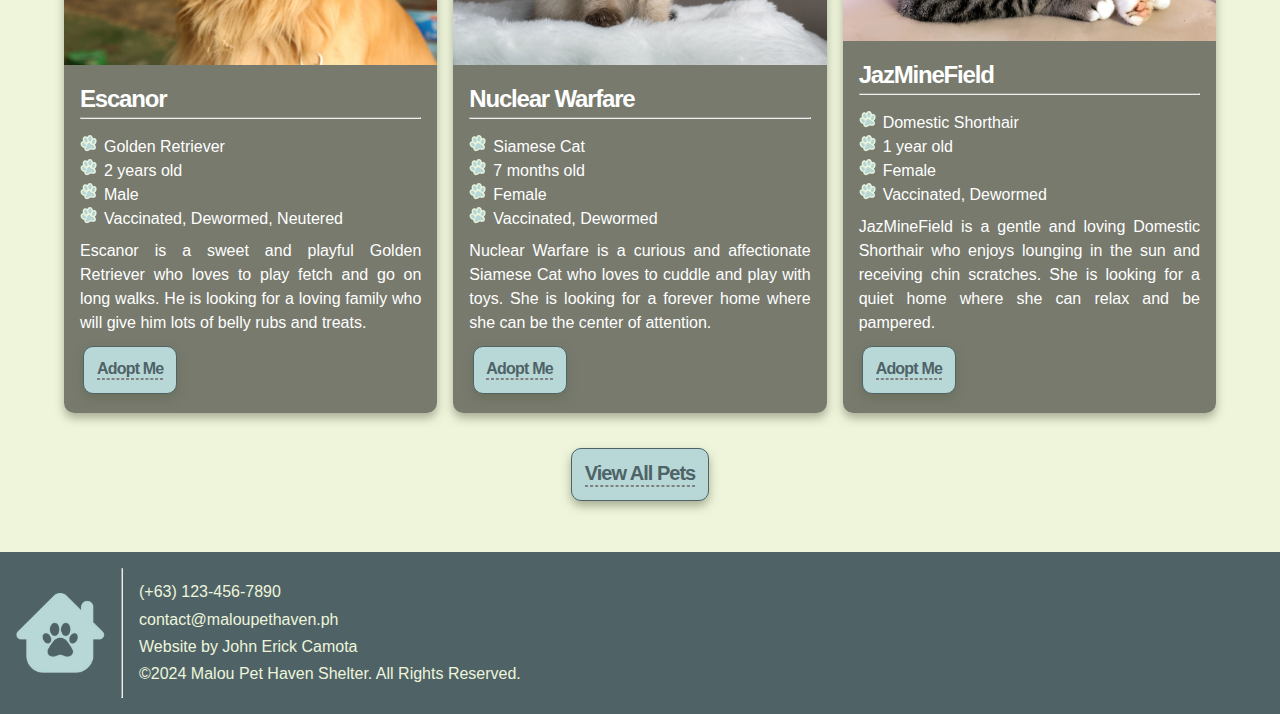
==== commit aadf3d67: ";ate" ====
--- a/index.html
+++ b/index.html
@@ -204,6 +204,37 @@
                 </div>
             </div>
 
+            <div class="main_pet-card round-border shadow">
+                <img class="main_pet-card-img" src="./resources/adopt-JazMineField.png" alt="pet3">
+                <div class="main_pet-card-content">
+                    <h2 class="title">JazMineField</h2>
+                    <hr>
+                    <ul style="margin-top: 1rem;">
+                        <li>Domestic Shorthair</li>
+                        <li>1 year old</li>
+                        <li>Female</li>
+                        <li>Vaccinated, Dewormed</li>
+                    </ul>
+                    <p class="main_pet-card-description">
+                        JazMineField is a gentle and loving Domestic Shorthair who enjoys lounging in the sun and receiving chin scratches. She is looking for a quiet home where she can relax and be pampered.
+                    </p>
+                    <button class="main_pet-card-btn btn title">
+                        Adopt Me
+                        <div class="div-hr">
+                            <hr>
+                        </div>
+                    </button>
+                </div>
+            </div>
+        </div>
+
+        <div class="main_pet-div-btn">
+            <button class="main_pet-btn btn title">
+                View All Pets
+                <div class="div-hr">
+                    <hr>
+                </div>
+            </button>
         </div>
     </section>
 
--- a/styles/style.css
+++ b/styles/style.css
@@ -4,6 +4,7 @@
     --clr-3: rgb(79, 99, 103);
     --clr-4: rgb(238, 245, 219);
     --clr-5: rgb(254, 94, 82);
+    --clr-6: rgb(119, 122, 109);
 
     --clr-test: rgb(100, 107, 81);
     --clr-txt: rgb(50, 70, 74);
--- a/styles/main/main_event.css
+++ b/styles/main/main_event.css
@@ -51,7 +51,7 @@
 
 .main_event-card-content {
     flex: 1;
-    background-color: rgba(0, 0, 0, 0.5);
+    background-color: var(--clr-6);
     color: white;
 
     padding: 1rem;
--- a/styles/main/main_pets.css
+++ b/styles/main/main_pets.css
@@ -28,6 +28,8 @@
 }
 
 .main_pet-card {
+    display: flex;
+    flex-direction: column;
     padding: none;
     position: relative;
     overflow: hidden;
@@ -36,6 +38,7 @@
 }
 
 .main_pet-card img {
+    flex: 1;
     width: 100%;
     object-fit: cover;
     object-position: top;
@@ -50,7 +53,8 @@
 }
 
 .main_pet-card-content {
-    background-color: rgba(0, 0, 0, 0.5);
+    flex: 1;
+    background-color: var(--clr-6);
     color: white;
     gap: 0.5rem;
 
@@ -73,3 +77,16 @@
 .main_pet-card-btn {
     color: var(--clr-3);
 }
+
+.main_pet-div-btn {
+    display: flex;
+    justify-content: center;
+    align-items: center;
+    gap: 1rem;
+    padding: 1rem;
+}
+
+.main_pet-btn {
+    font-size: var(--size-lg);
+    color: var(--clr-3);
+}
